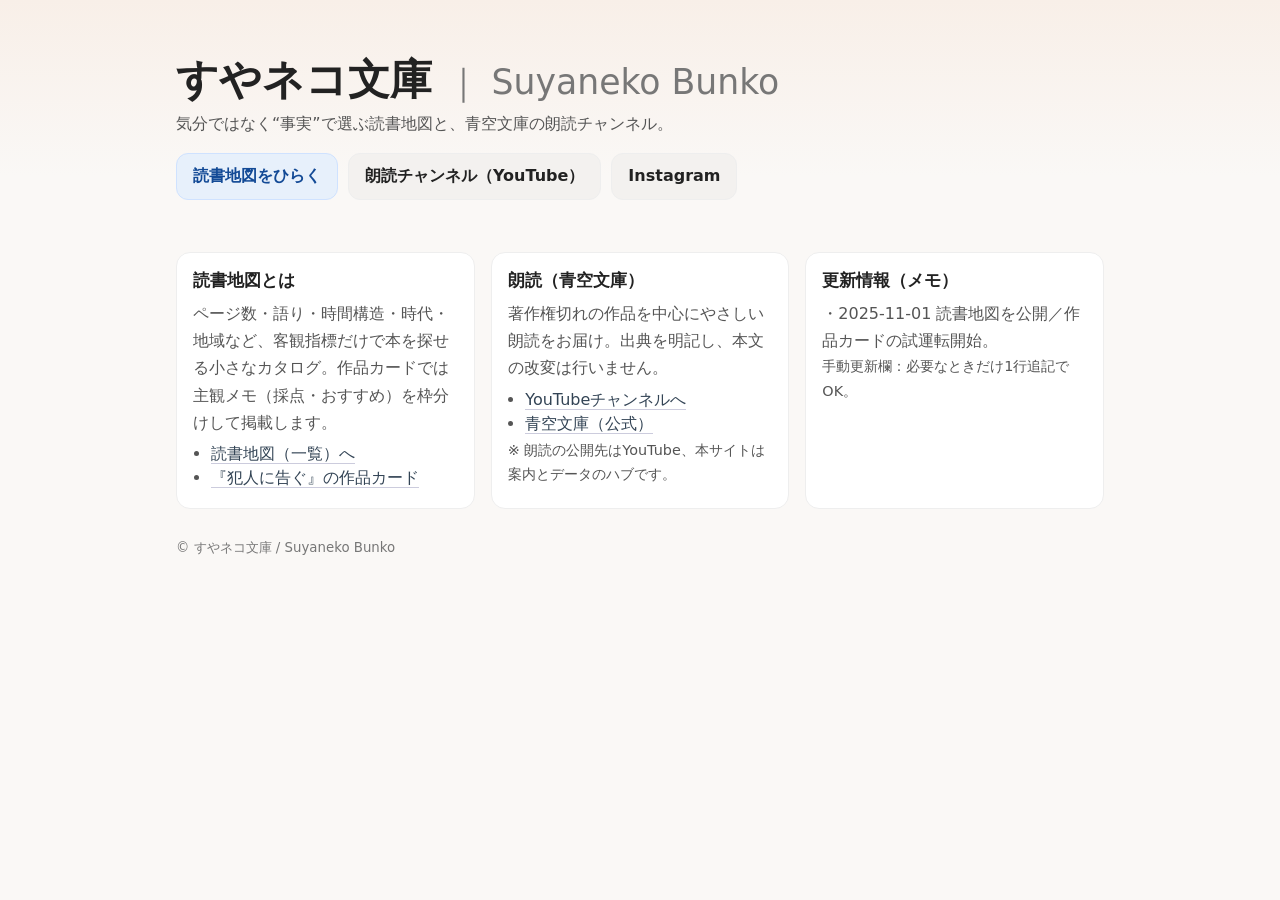
==== index.html @ 803385b0 "Add files via upload" ====
<!doctype html>
<html lang="ja">
<head>
<meta charset="utf-8">
<meta name="viewport" content="width=device-width,initial-scale=1">
<title>すやネコ文庫 ｜ Suyaneko Bunko</title>
<meta name="description" content="気分に頼らず“情報で探す”読書地図と、青空文庫中心の朗読をお届けする小さな文庫。">
<meta property="og:title" content="すやネコ文庫 ｜ Suyaneko Bunko">
<meta property="og:description" content="読書地図（客観指標で探す）と朗読（青空文庫）のハブサイト。">
<meta property="og:type" content="website">
<meta property="og:url" content="https://esortseld.github.io/">
<meta name="theme-color" content="#f8efe8">
<style>
  :root{
    --bg:#faf8f6; --ink:#222; --sub:#555; --line:#eee;
    --card:#fff; --accent:#134a96; --btn:#e7f0fb; --btnline:#cfe2ff;
  }
  *{box-sizing:border-box}
  body{margin:0;font-family:system-ui,-apple-system,Segoe UI,Roboto,"Noto Sans JP",sans-serif;color:var(--ink);background:var(--bg)}
  header{padding:52px 16px;background:linear-gradient(180deg,#f8efe8 0%, transparent 70%)}
  .wrap{max-width:960px;margin:0 auto;padding:0 16px}
  h1{margin:0 0 6px;font-size:clamp(1.7rem,4vw,2.6rem)}
  .tagline{margin:0;color:var(--sub)}
  .hero{margin-top:18px;display:flex;flex-wrap:wrap;gap:10px}
  .btn{
    display:inline-block;padding:12px 16px;border-radius:12px;border:1px solid var(--line);
    background:#f3f1ef;color:var(--ink);text-decoration:none;font-weight:600
  }
  .btn.primary{background:var(--btn);border-color:var(--btnline);color:var(--accent)}
  main{padding:28px 0}
  .grid{display:grid;grid-template-columns:repeat(auto-fit,minmax(260px,1fr));gap:16px}
  .card{background:var(--card);border:1px solid var(--line);border-radius:14px;padding:16px}
  .card h3{margin:0 0 8px;font-size:1.05rem}
  .card p{margin:0;color:var(--sub);line-height:1.7}
  .list{margin:8px 0 0;padding-left:1.1em;color:var(--sub)}
  .list li{margin:.2em 0}
  footer{padding:28px 16px;color:#777}
  a.inline{color:#345;text-decoration:none;border-bottom:1px solid #ccd}
  .note{font-size:.9rem;color:#666;margin-top:8px}
  @media (prefers-color-scheme: dark){
    :root{--bg:#0f0e0e; --ink:#eee; --sub:#aaa; --line:#2a2a2a; --card:#151515; --btn:#152238; --btnline:#2a3f66}
    a.inline{color:#cfe2ff;border-bottom-color:#2a3f66}
    header{background:linear-gradient(180deg,#1a1816 0%, transparent 70%)}
  }
</style>
</head>
<body>
<header>
  <div class="wrap">
    <h1>すやネコ文庫 <small style="font-weight:400;color:#777">｜ Suyaneko Bunko</small></h1>
    <p class="tagline">気分ではなく“事実”で選ぶ読書地図と、青空文庫の朗読チャンネル。</p>
    <div class="hero">
      <!-- 読書地図（既に運用中のURL） -->
      <a class="btn primary" href="https://esortseld.github.io/readmap/">読書地図をひらく</a>
      <!-- 朗読：YouTubeチャンネルURLに差し替え -->
      <a class="btn" href="https://www.youtube.com/@YOUR_CHANNEL" target="_blank" rel="noopener">朗読チャンネル（YouTube）</a>
      <!-- Instagramなど導線があれば -->
      <a class="btn" href="https://www.instagram.com/YOUR_INSTAGRAM" target="_blank" rel="noopener">Instagram</a>
    </div>
  </div>
</header>

<main class="wrap">
  <section class="grid">
    <article class="card">
      <h3>読書地図とは</h3>
      <p>ページ数・語り・時間構造・時代・地域など、客観指標だけで本を探せる小さなカタログ。作品カードでは主観メモ（採点・おすすめ）を枠分けして掲載します。</p>
      <ul class="list">
        <li><a class="inline" href="https://esortseld.github.io/readmap/">読書地図（一覧）へ</a></li>
        <li><a class="inline" href="https://esortseld.github.io/readmap/works/hanin-ni-tsugu.html">『犯人に告ぐ』の作品カード</a></li>
      </ul>
    </article>

    <article class="card">
      <h3>朗読（青空文庫）</h3>
      <p>著作権切れの作品を中心にやさしい朗読をお届け。出典を明記し、本文の改変は行いません。</p>
      <ul class="list">
        <li><a class="inline" href="https://www.youtube.com/@YOUR_CHANNEL" target="_blank" rel="noopener">YouTubeチャンネルへ</a></li>
        <li><a class="inline" href="https://www.aozora.gr.jp/" target="_blank" rel="noopener">青空文庫（公式）</a></li>
      </ul>
      <p class="note">※ 朗読の公開先はYouTube、本サイトは案内とデータのハブです。</p>
    </article>

    <article class="card">
      <h3>更新情報（メモ）</h3>
      <p>・2025-11-01 読書地図を公開／作品カードの試運転開始。</p>
      <p class="note">手動更新欄：必要なときだけ1行追記でOK。</p>
    </article>
  </section>
</main>

<footer>
  <div class="wrap">
    <small>© すやネコ文庫 / Suyaneko Bunko</small>
  </div>
</footer>
</body>
</html>
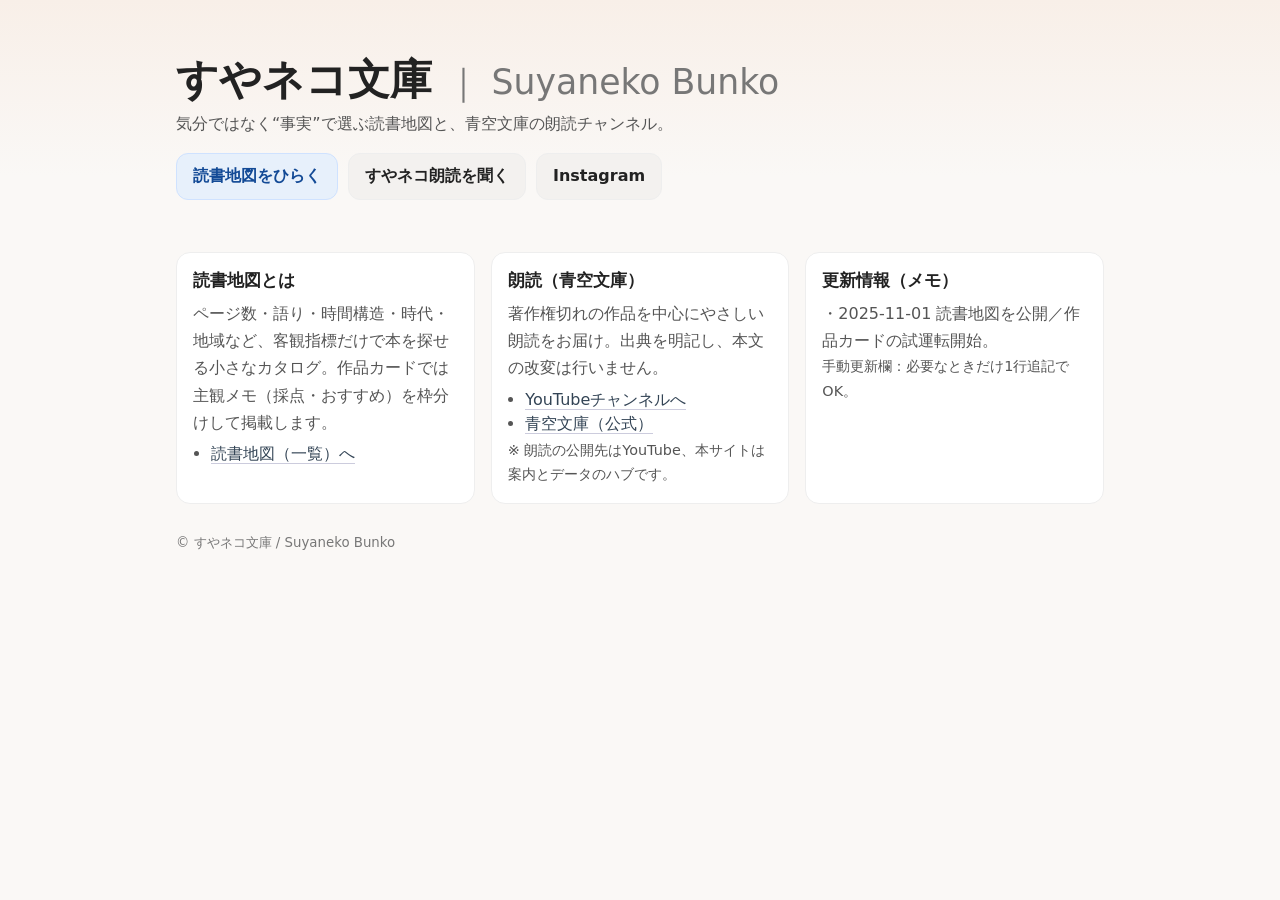
==== commit 1c69d2ce: "Add files via upload" ====
--- a/index.html
+++ b/index.html
@@ -50,11 +50,11 @@
     <h1>すやネコ文庫 <small style="font-weight:400;color:#777">｜ Suyaneko Bunko</small></h1>
     <p class="tagline">気分ではなく“事実”で選ぶ読書地図と、青空文庫の朗読チャンネル。</p>
     <div class="hero">
-      <!-- 読書地図（既に運用中のURL） -->
-      <a class="btn primary" href="https://esortseld.github.io/readmap/">読書地図をひらく</a>
+      <!-- 読書地図（URLは運用中のものに合わせてください） -->
+      <a class="btn primary" href="https://esortseld.github.io/readingmap/">読書地図をひらく</a>
       <!-- 朗読：YouTubeチャンネルURLに差し替え -->
-      <a class="btn" href="https://www.youtube.com/@YOUR_CHANNEL" target="_blank" rel="noopener">朗読チャンネル（YouTube）</a>
-      <!-- Instagramなど導線があれば -->
+      <a class="btn" href="https://www.youtube.com/@YOUR_CHANNEL" target="_blank" rel="noopener">すやネコ朗読を聞く</a>
+      <!-- Instagram -->
       <a class="btn" href="https://www.instagram.com/YOUR_INSTAGRAM" target="_blank" rel="noopener">Instagram</a>
     </div>
   </div>
@@ -66,8 +66,7 @@
       <h3>読書地図とは</h3>
       <p>ページ数・語り・時間構造・時代・地域など、客観指標だけで本を探せる小さなカタログ。作品カードでは主観メモ（採点・おすすめ）を枠分けして掲載します。</p>
       <ul class="list">
-        <li><a class="inline" href="https://esortseld.github.io/readmap/">読書地図（一覧）へ</a></li>
-        <li><a class="inline" href="https://esortseld.github.io/readmap/works/hanin-ni-tsugu.html">『犯人に告ぐ』の作品カード</a></li>
+        <li><a class="inline" href="https://esortseld.github.io/readingmap/">読書地図（一覧）へ</a></li>
       </ul>
     </article>
 
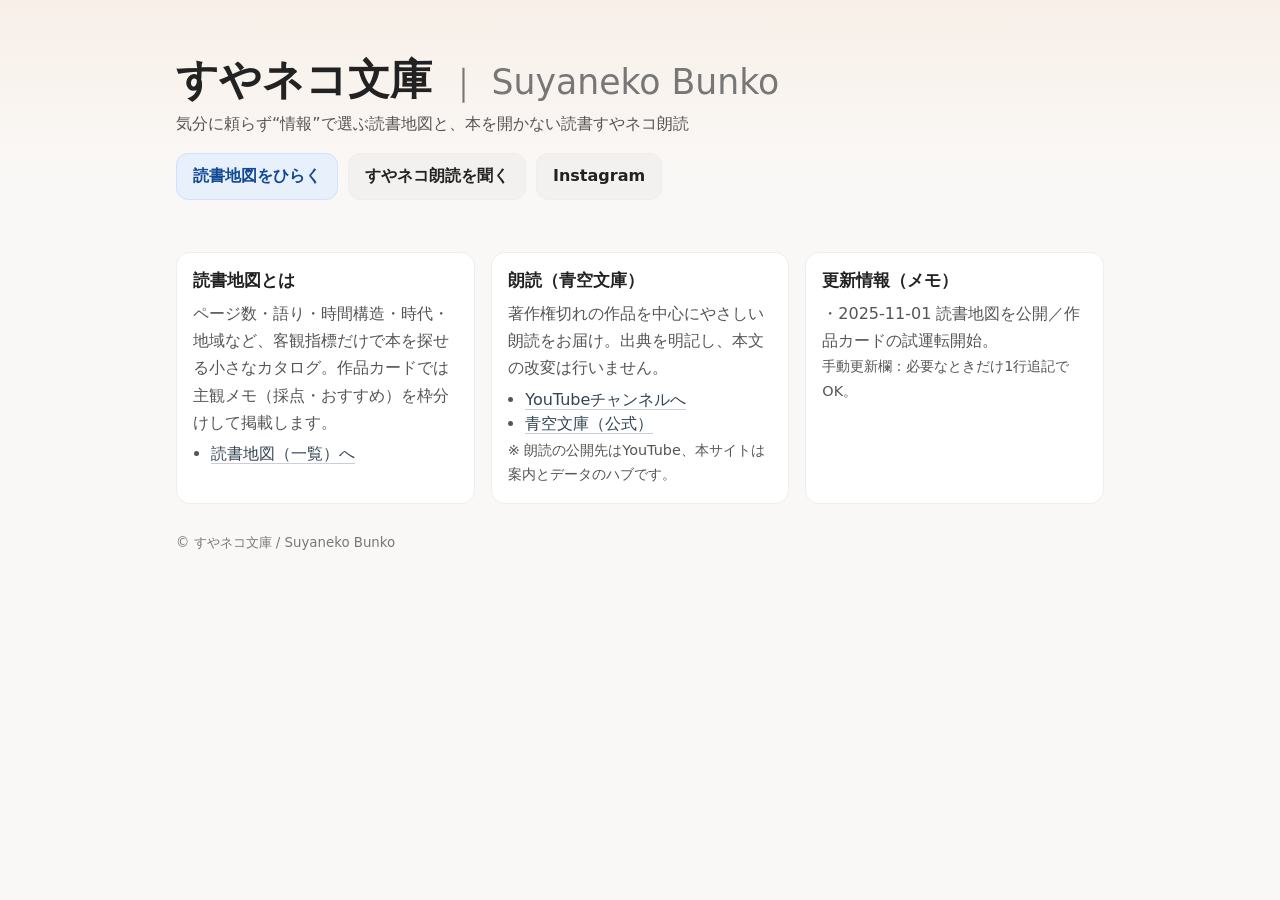
==== commit 0b65fda7: "Add files via upload" ====
--- a/index.html
+++ b/index.html
@@ -4,7 +4,7 @@
 <meta charset="utf-8">
 <meta name="viewport" content="width=device-width,initial-scale=1">
 <title>すやネコ文庫 ｜ Suyaneko Bunko</title>
-<meta name="description" content="気分に頼らず“情報で探す”読書地図と、青空文庫中心の朗読をお届けする小さな文庫。">
+<meta name="description" content="気分に頼らず“情報で探す”読書地図と、本を開かない読書すやネコ朗読をお届けする小さな文庫。">
 <meta property="og:title" content="すやネコ文庫 ｜ Suyaneko Bunko">
 <meta property="og:description" content="読書地図（客観指標で探す）と朗読（青空文庫）のハブサイト。">
 <meta property="og:type" content="website">
@@ -48,7 +48,7 @@
 <header>
   <div class="wrap">
     <h1>すやネコ文庫 <small style="font-weight:400;color:#777">｜ Suyaneko Bunko</small></h1>
-    <p class="tagline">気分ではなく“事実”で選ぶ読書地図と、青空文庫の朗読チャンネル。</p>
+    <p class="tagline">気分に頼らず“情報”で選ぶ読書地図と、本を開かない読書すやネコ朗読</p>
     <div class="hero">
       <!-- 読書地図（URLは運用中のものに合わせてください） -->
       <a class="btn primary" href="https://esortseld.github.io/readingmap/">読書地図をひらく</a>
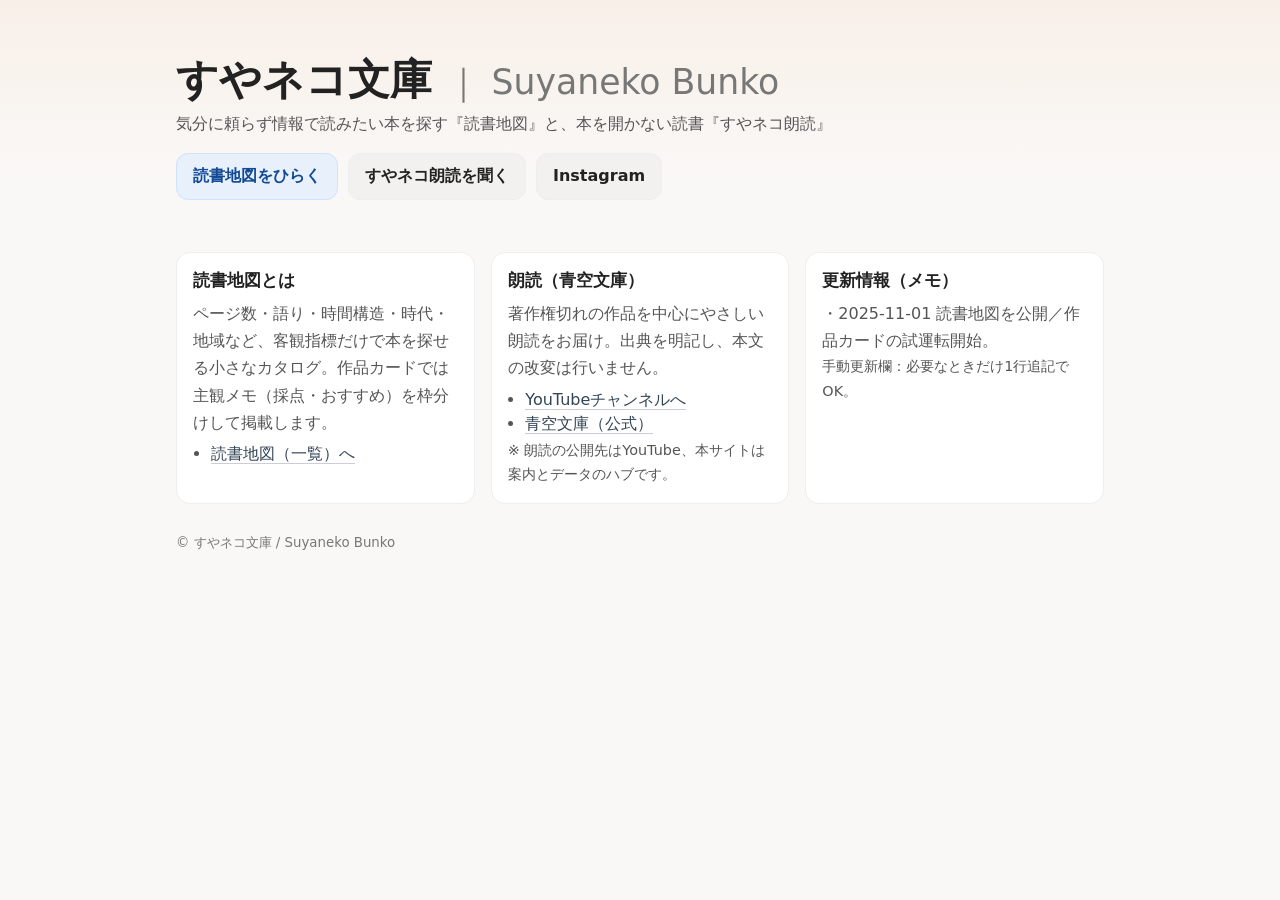
==== commit 5aba8fe7: "Refactor index.html for improved content and structure Updated the HTML structure and content for be" ====
--- a/index.html
+++ b/index.html
@@ -4,7 +4,7 @@
 <meta charset="utf-8">
 <meta name="viewport" content="width=device-width,initial-scale=1">
 <title>すやネコ文庫 ｜ Suyaneko Bunko</title>
-<meta name="description" content="気分に頼らず“情報で探す”読書地図と、本を開かない読書すやネコ朗読をお届けする小さな文庫。">
+<meta name="description" content="気分に頼らず情報で探す『読書地図』と、本を開かない読書『すやネコ朗読』をお届けする小さな文庫。">
 <meta property="og:title" content="すやネコ文庫 ｜ Suyaneko Bunko">
 <meta property="og:description" content="読書地図（客観指標で探す）と朗読（青空文庫）のハブサイト。">
 <meta property="og:type" content="website">
@@ -48,7 +48,7 @@
 <header>
   <div class="wrap">
     <h1>すやネコ文庫 <small style="font-weight:400;color:#777">｜ Suyaneko Bunko</small></h1>
-    <p class="tagline">気分に頼らず“情報”で選ぶ読書地図と、本を開かない読書すやネコ朗読</p>
+    <p class="tagline">気分に頼らず情報で読みたい本を探す『読書地図』と、本を開かない読書『すやネコ朗読』</p>
     <div class="hero">
       <!-- 読書地図（URLは運用中のものに合わせてください） -->
       <a class="btn primary" href="https://esortseld.github.io/readingmap/">読書地図をひらく</a>
@@ -95,3 +95,4 @@
 </footer>
 </body>
 </html>
+
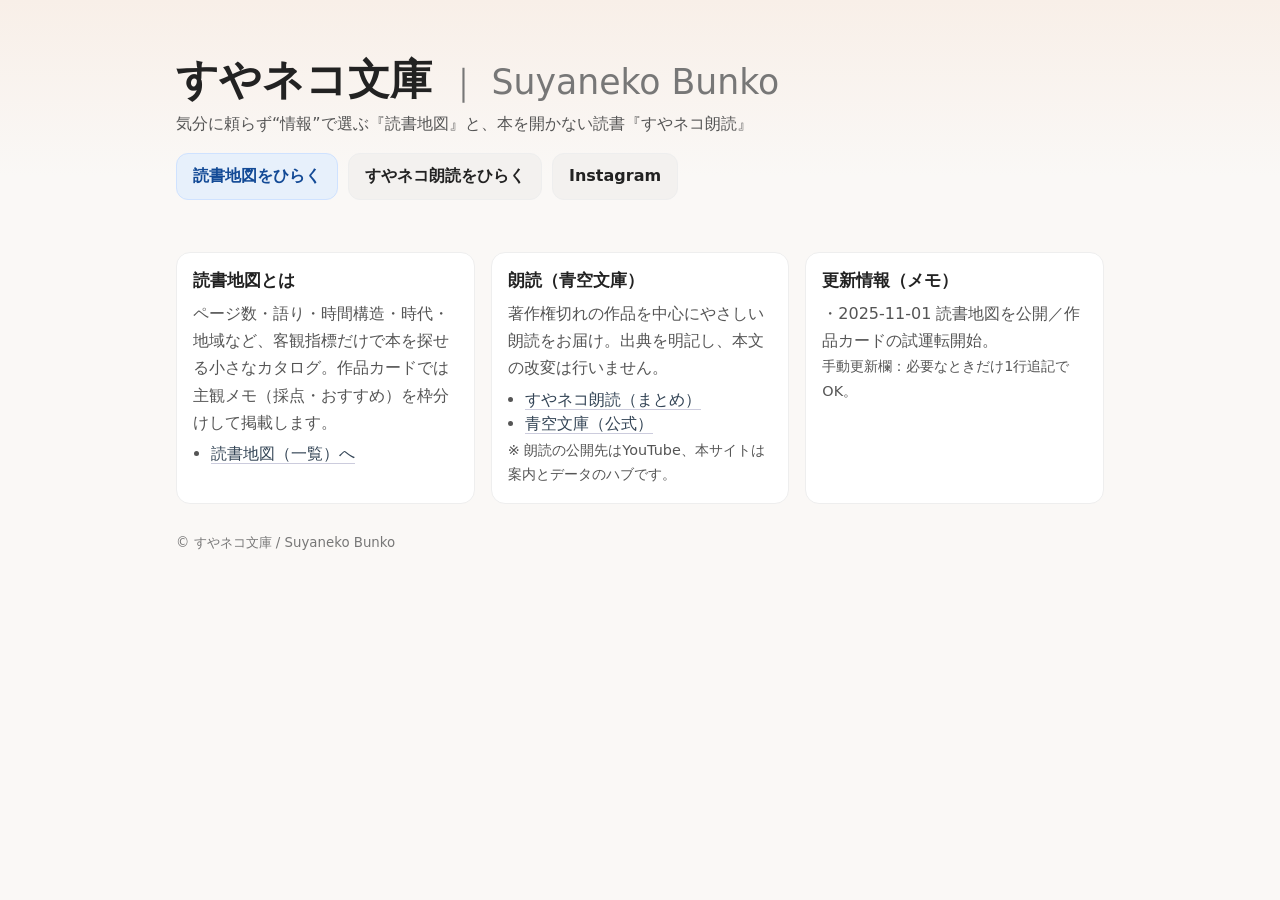
==== commit efc8bccf: "Add files via upload" ====
--- a/index.html
+++ b/index.html
@@ -4,17 +4,13 @@
 <meta charset="utf-8">
 <meta name="viewport" content="width=device-width,initial-scale=1">
 <title>すやネコ文庫 ｜ Suyaneko Bunko</title>
-<meta name="description" content="気分に頼らず情報で探す『読書地図』と、本を開かない読書『すやネコ朗読』をお届けする小さな文庫。">
+<meta name="description" content="気分に頼らず“情報で探す”読書地図と、本を開かない読書すやネコ朗読をお届けする小さな文庫。">
 <meta property="og:title" content="すやネコ文庫 ｜ Suyaneko Bunko">
 <meta property="og:description" content="読書地図（客観指標で探す）と朗読（青空文庫）のハブサイト。">
 <meta property="og:type" content="website">
-<meta property="og:url" content="https://esortseld.github.io/">
 <meta name="theme-color" content="#f8efe8">
 <style>
-  :root{
-    --bg:#faf8f6; --ink:#222; --sub:#555; --line:#eee;
-    --card:#fff; --accent:#134a96; --btn:#e7f0fb; --btnline:#cfe2ff;
-  }
+  :root{--bg:#faf8f6; --ink:#222; --sub:#555; --line:#eee; --card:#fff; --accent:#134a96; --btn:#e7f0fb; --btnline:#cfe2ff}
   *{box-sizing:border-box}
   body{margin:0;font-family:system-ui,-apple-system,Segoe UI,Roboto,"Noto Sans JP",sans-serif;color:var(--ink);background:var(--bg)}
   header{padding:52px 16px;background:linear-gradient(180deg,#f8efe8 0%, transparent 70%)}
@@ -22,10 +18,7 @@
   h1{margin:0 0 6px;font-size:clamp(1.7rem,4vw,2.6rem)}
   .tagline{margin:0;color:var(--sub)}
   .hero{margin-top:18px;display:flex;flex-wrap:wrap;gap:10px}
-  .btn{
-    display:inline-block;padding:12px 16px;border-radius:12px;border:1px solid var(--line);
-    background:#f3f1ef;color:var(--ink);text-decoration:none;font-weight:600
-  }
+  .btn{display:inline-block;padding:12px 16px;border-radius:12px;border:1px solid var(--line);background:#f3f1ef;color:var(--ink);text-decoration:none;font-weight:600}
   .btn.primary{background:var(--btn);border-color:var(--btnline);color:var(--accent)}
   main{padding:28px 0}
   .grid{display:grid;grid-template-columns:repeat(auto-fit,minmax(260px,1fr));gap:16px}
@@ -48,13 +41,10 @@
 <header>
   <div class="wrap">
     <h1>すやネコ文庫 <small style="font-weight:400;color:#777">｜ Suyaneko Bunko</small></h1>
-    <p class="tagline">気分に頼らず情報で読みたい本を探す『読書地図』と、本を開かない読書『すやネコ朗読』</p>
+    <p class="tagline">気分に頼らず“情報”で選ぶ『読書地図』と、本を開かない読書『すやネコ朗読』</p>
     <div class="hero">
-      <!-- 読書地図（URLは運用中のものに合わせてください） -->
       <a class="btn primary" href="https://esortseld.github.io/readingmap/">読書地図をひらく</a>
-      <!-- 朗読：YouTubeチャンネルURLに差し替え -->
-      <a class="btn" href="https://www.youtube.com/@YOUR_CHANNEL" target="_blank" rel="noopener">すやネコ朗読を聞く</a>
-      <!-- Instagram -->
+      <a class="btn" href="./roudoku/index.html">すやネコ朗読をひらく</a>
       <a class="btn" href="https://www.instagram.com/YOUR_INSTAGRAM" target="_blank" rel="noopener">Instagram</a>
     </div>
   </div>
@@ -74,7 +64,7 @@
       <h3>朗読（青空文庫）</h3>
       <p>著作権切れの作品を中心にやさしい朗読をお届け。出典を明記し、本文の改変は行いません。</p>
       <ul class="list">
-        <li><a class="inline" href="https://www.youtube.com/@YOUR_CHANNEL" target="_blank" rel="noopener">YouTubeチャンネルへ</a></li>
+        <li><a class="inline" href="./roudoku/index.html">すやネコ朗読（まとめ）</a></li>
         <li><a class="inline" href="https://www.aozora.gr.jp/" target="_blank" rel="noopener">青空文庫（公式）</a></li>
       </ul>
       <p class="note">※ 朗読の公開先はYouTube、本サイトは案内とデータのハブです。</p>
@@ -89,10 +79,7 @@
 </main>
 
 <footer>
-  <div class="wrap">
-    <small>© すやネコ文庫 / Suyaneko Bunko</small>
-  </div>
+  <div class="wrap"><small>© すやネコ文庫 / Suyaneko Bunko</small></div>
 </footer>
 </body>
 </html>
-
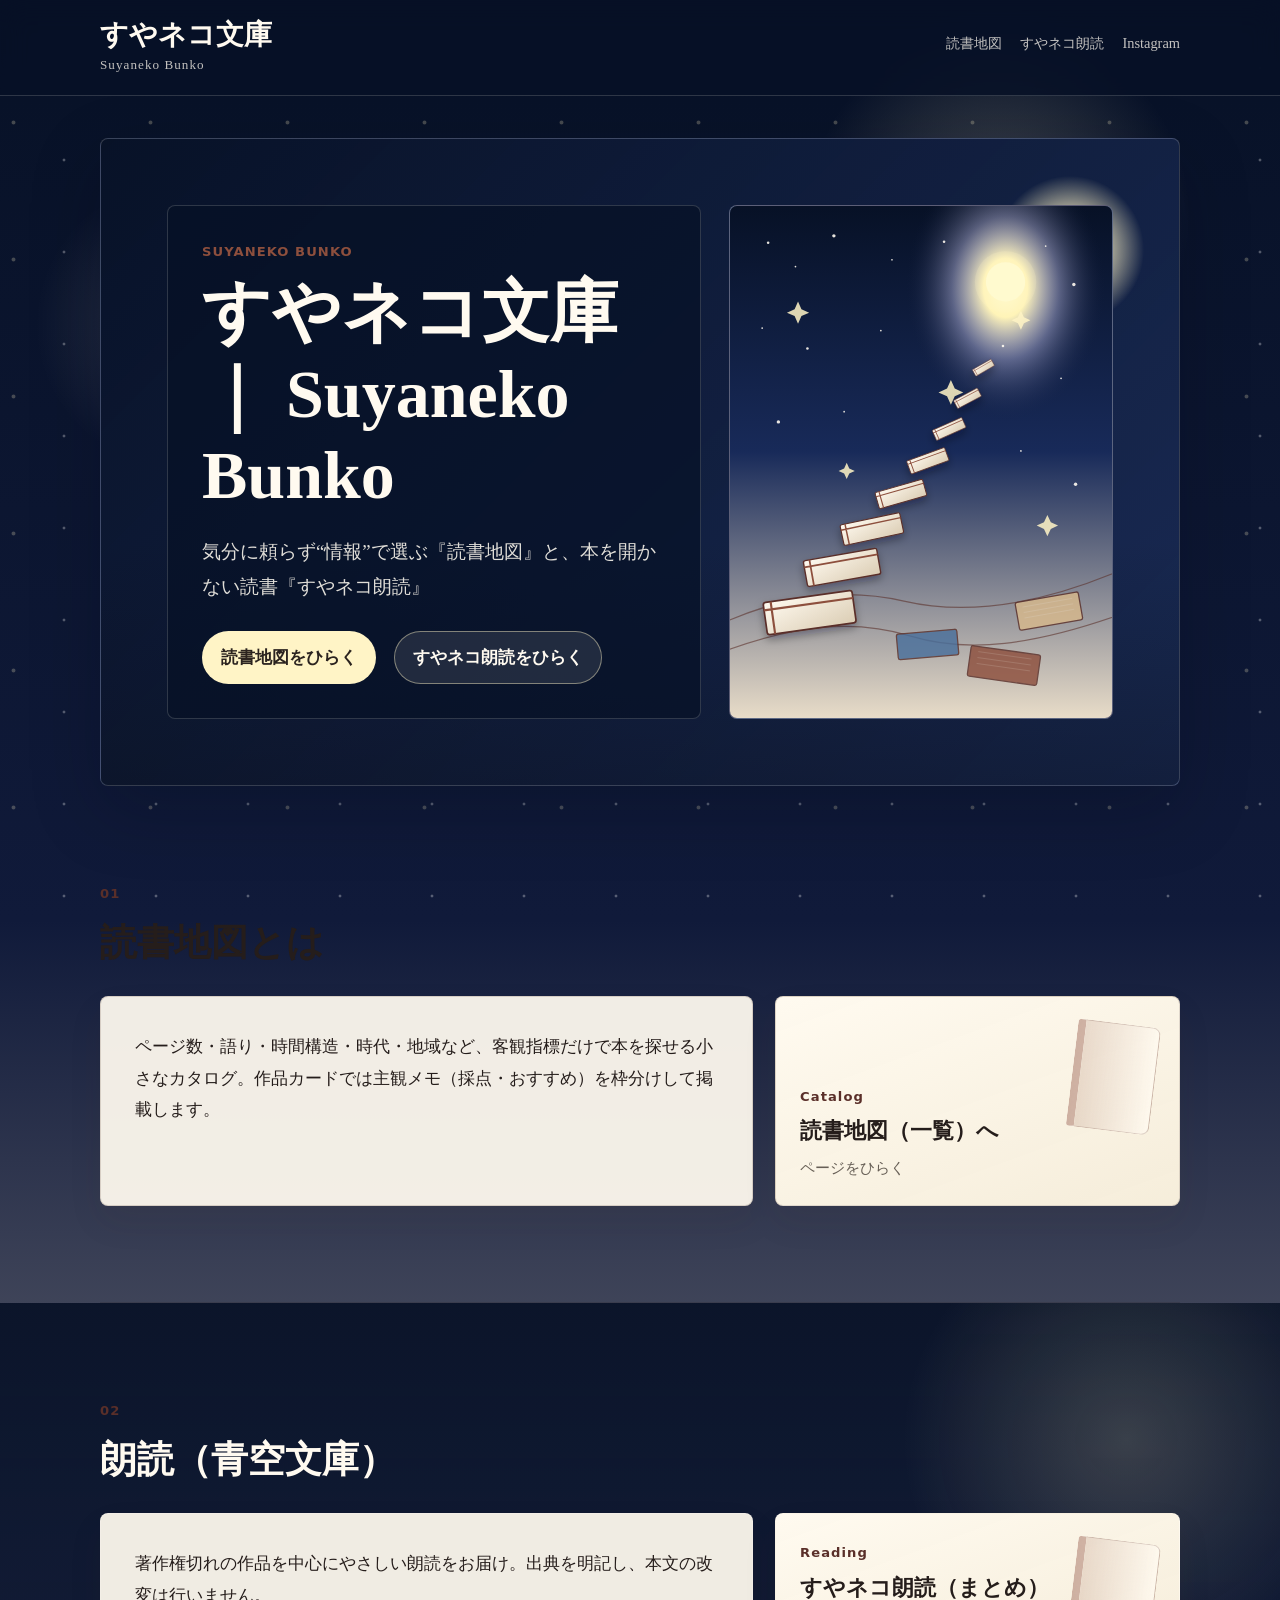
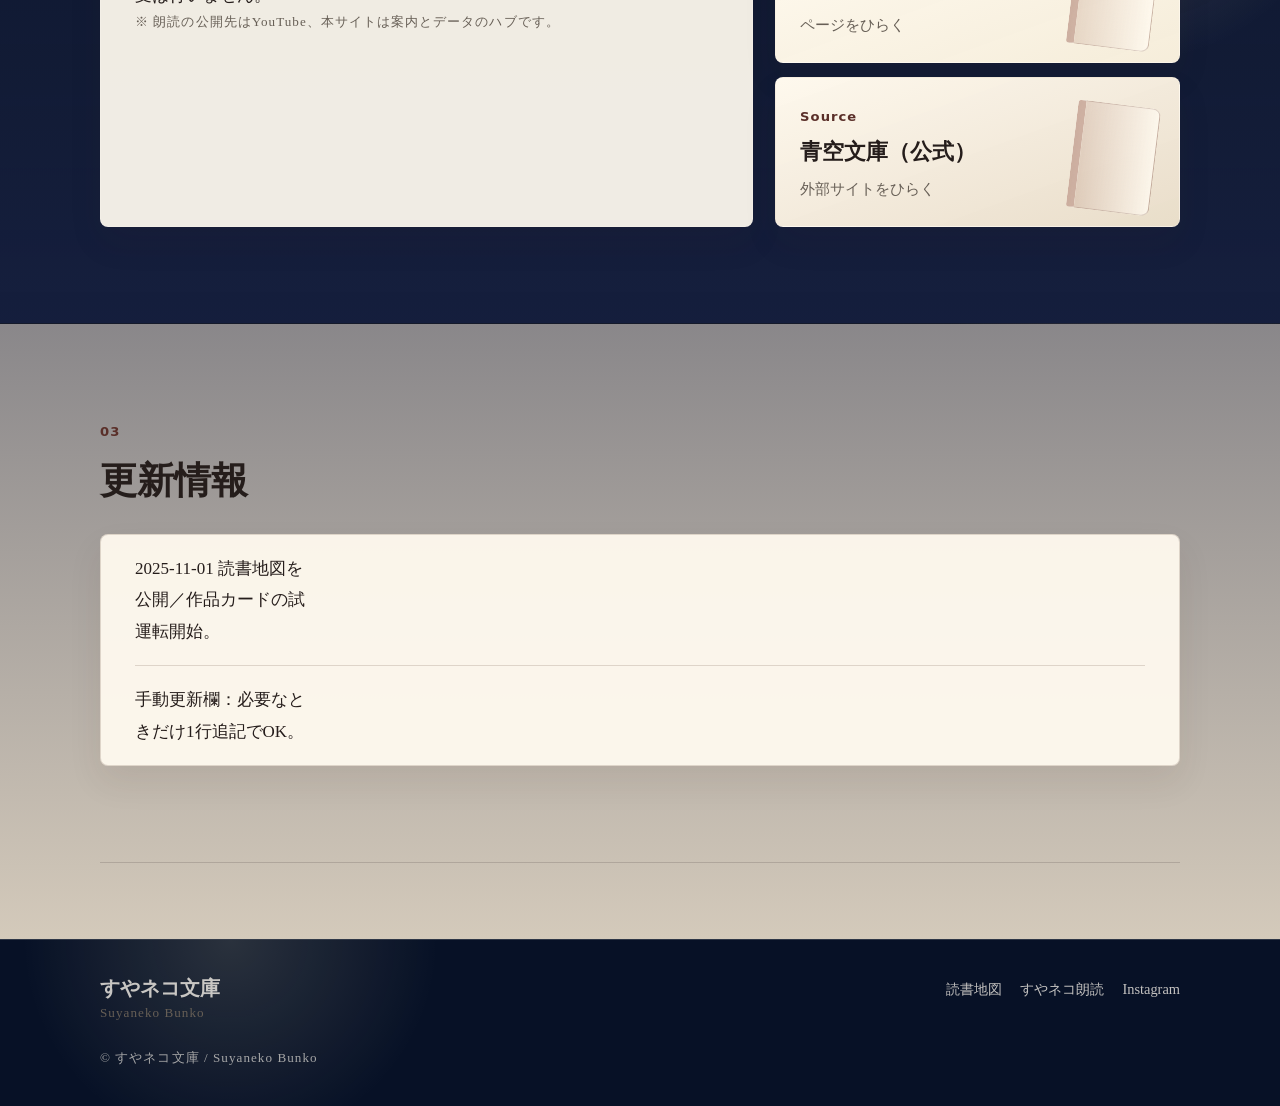
==== commit 379f850c: "Refresh Suyaneko Bunko landing page" ====
--- a/index.html
+++ b/index.html
@@ -1,85 +1,121 @@
-<!doctype html>
-<html lang="ja">
-<head>
-<meta charset="utf-8">
-<meta name="viewport" content="width=device-width,initial-scale=1">
-<title>すやネコ文庫 ｜ Suyaneko Bunko</title>
-<meta name="description" content="気分に頼らず“情報で探す”読書地図と、本を開かない読書すやネコ朗読をお届けする小さな文庫。">
-<meta property="og:title" content="すやネコ文庫 ｜ Suyaneko Bunko">
-<meta property="og:description" content="読書地図（客観指標で探す）と朗読（青空文庫）のハブサイト。">
-<meta property="og:type" content="website">
-<meta name="theme-color" content="#f8efe8">
-<style>
-  :root{--bg:#faf8f6; --ink:#222; --sub:#555; --line:#eee; --card:#fff; --accent:#134a96; --btn:#e7f0fb; --btnline:#cfe2ff}
-  *{box-sizing:border-box}
-  body{margin:0;font-family:system-ui,-apple-system,Segoe UI,Roboto,"Noto Sans JP",sans-serif;color:var(--ink);background:var(--bg)}
-  header{padding:52px 16px;background:linear-gradient(180deg,#f8efe8 0%, transparent 70%)}
-  .wrap{max-width:960px;margin:0 auto;padding:0 16px}
-  h1{margin:0 0 6px;font-size:clamp(1.7rem,4vw,2.6rem)}
-  .tagline{margin:0;color:var(--sub)}
-  .hero{margin-top:18px;display:flex;flex-wrap:wrap;gap:10px}
-  .btn{display:inline-block;padding:12px 16px;border-radius:12px;border:1px solid var(--line);background:#f3f1ef;color:var(--ink);text-decoration:none;font-weight:600}
-  .btn.primary{background:var(--btn);border-color:var(--btnline);color:var(--accent)}
-  main{padding:28px 0}
-  .grid{display:grid;grid-template-columns:repeat(auto-fit,minmax(260px,1fr));gap:16px}
-  .card{background:var(--card);border:1px solid var(--line);border-radius:14px;padding:16px}
-  .card h3{margin:0 0 8px;font-size:1.05rem}
-  .card p{margin:0;color:var(--sub);line-height:1.7}
-  .list{margin:8px 0 0;padding-left:1.1em;color:var(--sub)}
-  .list li{margin:.2em 0}
-  footer{padding:28px 16px;color:#777}
-  a.inline{color:#345;text-decoration:none;border-bottom:1px solid #ccd}
-  .note{font-size:.9rem;color:#666;margin-top:8px}
-  @media (prefers-color-scheme: dark){
-    :root{--bg:#0f0e0e; --ink:#eee; --sub:#aaa; --line:#2a2a2a; --card:#151515; --btn:#152238; --btnline:#2a3f66}
-    a.inline{color:#cfe2ff;border-bottom-color:#2a3f66}
-    header{background:linear-gradient(180deg,#1a1816 0%, transparent 70%)}
-  }
-</style>
-</head>
-<body>
-<header>
-  <div class="wrap">
-    <h1>すやネコ文庫 <small style="font-weight:400;color:#777">｜ Suyaneko Bunko</small></h1>
-    <p class="tagline">気分に頼らず“情報”で選ぶ『読書地図』と、本を開かない読書『すやネコ朗読』</p>
-    <div class="hero">
-      <a class="btn primary" href="https://esortseld.github.io/readingmap/">読書地図をひらく</a>
-      <a class="btn" href="./roudoku/index.html">すやネコ朗読をひらく</a>
-      <a class="btn" href="https://www.instagram.com/YOUR_INSTAGRAM" target="_blank" rel="noopener">Instagram</a>
-    </div>
-  </div>
-</header>
-
-<main class="wrap">
-  <section class="grid">
-    <article class="card">
-      <h3>読書地図とは</h3>
-      <p>ページ数・語り・時間構造・時代・地域など、客観指標だけで本を探せる小さなカタログ。作品カードでは主観メモ（採点・おすすめ）を枠分けして掲載します。</p>
-      <ul class="list">
-        <li><a class="inline" href="https://esortseld.github.io/readingmap/">読書地図（一覧）へ</a></li>
-      </ul>
-    </article>
-
-    <article class="card">
-      <h3>朗読（青空文庫）</h3>
-      <p>著作権切れの作品を中心にやさしい朗読をお届け。出典を明記し、本文の改変は行いません。</p>
-      <ul class="list">
-        <li><a class="inline" href="./roudoku/index.html">すやネコ朗読（まとめ）</a></li>
-        <li><a class="inline" href="https://www.aozora.gr.jp/" target="_blank" rel="noopener">青空文庫（公式）</a></li>
-      </ul>
-      <p class="note">※ 朗読の公開先はYouTube、本サイトは案内とデータのハブです。</p>
-    </article>
-
-    <article class="card">
-      <h3>更新情報（メモ）</h3>
-      <p>・2025-11-01 読書地図を公開／作品カードの試運転開始。</p>
-      <p class="note">手動更新欄：必要なときだけ1行追記でOK。</p>
-    </article>
-  </section>
-</main>
-
-<footer>
-  <div class="wrap"><small>© すやネコ文庫 / Suyaneko Bunko</small></div>
-</footer>
-</body>
-</html>
+<!doctype html>
+<html lang="ja">
+<head>
+  <meta charset="utf-8">
+  <meta name="viewport" content="width=device-width, initial-scale=1">
+  <title>すやネコ文庫 ｜ Suyaneko Bunko</title>
+  <meta name="description" content="気分に頼らず“情報で探す”読書地図と、本を開かない読書すやネコ朗読をお届けする小さな文庫。">
+  <meta property="og:title" content="すやネコ文庫 ｜ Suyaneko Bunko">
+  <meta property="og:description" content="読書地図（客観指標で探す）と朗読（青空文庫）のハブサイト。">
+  <meta property="og:type" content="website">
+  <meta property="og:image" content="assets/hero-books-moon.svg">
+  <meta name="theme-color" content="#101a3a">
+  <link rel="stylesheet" href="style.css">
+</head>
+<body>
+  <header class="site-header">
+    <div class="header-inner">
+      <a class="brand" href="#top" aria-label="すやネコ文庫の先頭へ">
+        <span class="brand-name">すやネコ文庫</span>
+        <span class="brand-note">Suyaneko Bunko</span>
+      </a>
+
+      <nav class="site-nav" aria-label="主要ナビゲーション">
+        <a href="#reading-map">読書地図</a>
+        <a href="#reading-aloud">すやネコ朗読</a>
+        <a href="https://www.instagram.com/YOUR_INSTAGRAM" target="_blank" rel="noopener">Instagram</a>
+      </nav>
+    </div>
+  </header>
+
+  <main id="top">
+    <section class="hero" aria-labelledby="hero-title">
+      <div class="hero-copy">
+        <p class="section-kicker">Suyaneko Bunko</p>
+        <h1 id="hero-title">すやネコ文庫 ｜ Suyaneko Bunko</h1>
+        <p class="hero-lead">気分に頼らず“情報”で選ぶ『読書地図』と、本を開かない読書『すやネコ朗読』</p>
+        <div class="hero-actions" aria-label="主要リンク">
+          <a class="button button-primary" href="https://esortseld.github.io/readingmap/">読書地図をひらく</a>
+          <a class="button" href="./roudoku/index.html">すやネコ朗読をひらく</a>
+        </div>
+      </div>
+
+      <figure class="hero-visual">
+        <img src="assets/hero-books-moon.svg" alt="夜空へ伸びる本の階段">
+      </figure>
+    </section>
+
+    <section class="section-block split-block" id="reading-map" aria-labelledby="reading-map-title">
+      <div class="section-heading">
+        <p class="section-kicker">01</p>
+        <h2 id="reading-map-title">読書地図とは</h2>
+      </div>
+      <div class="split-content">
+        <div class="section-copy">
+          <p>ページ数・語り・時間構造・時代・地域など、客観指標だけで本を探せる小さなカタログ。作品カードでは主観メモ（採点・おすすめ）を枠分けして掲載します。</p>
+        </div>
+        <a class="feature-card book-card" href="https://esortseld.github.io/readingmap/">
+          <span class="card-label">Catalog</span>
+          <strong>読書地図（一覧）へ</strong>
+          <span>ページをひらく</span>
+        </a>
+      </div>
+    </section>
+
+    <section class="section-block split-block night-block" id="reading-aloud" aria-labelledby="reading-aloud-title">
+      <div class="section-heading">
+        <p class="section-kicker">02</p>
+        <h2 id="reading-aloud-title">朗読（青空文庫）</h2>
+      </div>
+      <div class="split-content">
+        <div class="section-copy">
+          <p>著作権切れの作品を中心にやさしい朗読をお届け。出典を明記し、本文の改変は行いません。</p>
+          <p class="note">※ 朗読の公開先はYouTube、本サイトは案内とデータのハブです。</p>
+        </div>
+        <div class="link-stack" aria-label="朗読リンク">
+          <a class="feature-card" href="./roudoku/index.html">
+            <span class="card-label">Reading</span>
+            <strong>すやネコ朗読（まとめ）</strong>
+            <span>ページをひらく</span>
+          </a>
+          <a class="feature-card quiet-card" href="https://www.aozora.gr.jp/" target="_blank" rel="noopener">
+            <span class="card-label">Source</span>
+            <strong>青空文庫（公式）</strong>
+            <span>外部サイトをひらく</span>
+          </a>
+        </div>
+      </div>
+    </section>
+
+    <section class="section-block" id="updates" aria-labelledby="updates-title">
+      <div class="section-heading">
+        <p class="section-kicker">03</p>
+        <h2 id="updates-title">更新情報</h2>
+      </div>
+      <div class="news-list">
+        <article class="news-item">
+          <p>2025-11-01 読書地図を公開／作品カードの試運転開始。</p>
+        </article>
+        <article class="news-item">
+          <p>手動更新欄：必要なときだけ1行追記でOK。</p>
+        </article>
+      </div>
+    </section>
+  </main>
+
+  <footer class="site-footer">
+    <div class="footer-inner">
+      <a class="brand footer-brand" href="#top" aria-label="すやネコ文庫の先頭へ">
+        <span class="brand-name">すやネコ文庫</span>
+        <span class="brand-note">Suyaneko Bunko</span>
+      </a>
+      <nav class="footer-nav" aria-label="フッターナビゲーション">
+        <a href="#reading-map">読書地図</a>
+        <a href="#reading-aloud">すやネコ朗読</a>
+        <a href="https://www.instagram.com/YOUR_INSTAGRAM" target="_blank" rel="noopener">Instagram</a>
+      </nav>
+      <p class="copyright">© すやネコ文庫 / Suyaneko Bunko</p>
+    </div>
+  </footer>
+</body>
+</html>
--- a/style.css
+++ b/style.css
@@ -0,0 +1,529 @@
+:root {
+  --night: #101a3a;
+  --deep-night: #071126;
+  --blue: #1d315f;
+  --moon: #fff4c6;
+  --paper: #fffaf0;
+  --paper-soft: #f5ecd9;
+  --book: #8d4f3d;
+  --book-dark: #5a2f29;
+  --ink: #251d1b;
+  --muted: #675f56;
+  --line: rgba(104, 82, 67, 0.2);
+  --shadow: rgba(3, 8, 24, 0.22);
+}
+
+* {
+  box-sizing: border-box;
+}
+
+html {
+  scroll-behavior: smooth;
+}
+
+body {
+  margin: 0;
+  color: var(--ink);
+  background:
+    radial-gradient(circle at 78% 8%, rgba(255, 244, 198, 0.24), transparent 12rem),
+    radial-gradient(circle at 14% 12%, rgba(255, 250, 240, 0.14), transparent 9rem),
+    linear-gradient(180deg, var(--deep-night) 0%, var(--night) 34%, #e8dcc8 100%);
+  font-family: "Hiragino Mincho ProN", "Yu Mincho", "YuMincho", "Noto Serif JP", serif;
+  font-size: 16px;
+  line-height: 1.85;
+}
+
+body::before {
+  content: "";
+  position: fixed;
+  inset: 0;
+  z-index: -1;
+  pointer-events: none;
+  background-image:
+    radial-gradient(circle, rgba(255, 255, 255, 0.88) 0 1px, transparent 1.8px),
+    radial-gradient(circle, rgba(255, 244, 198, 0.72) 0 1.4px, transparent 2.4px);
+  background-position: 18px 22px, 82px 54px;
+  background-size: 92px 92px, 137px 137px;
+  opacity: 0.34;
+}
+
+a {
+  color: inherit;
+}
+
+a:focus-visible {
+  outline: 2px solid var(--moon);
+  outline-offset: 4px;
+}
+
+.site-header {
+  position: sticky;
+  top: 0;
+  z-index: 10;
+  border-bottom: 1px solid rgba(255, 250, 240, 0.16);
+  background: rgba(7, 17, 38, 0.82);
+  backdrop-filter: blur(14px);
+}
+
+.header-inner,
+main,
+.footer-inner {
+  width: min(1080px, calc(100% - 36px));
+  margin: 0 auto;
+}
+
+.header-inner {
+  display: grid;
+  gap: 18px;
+  padding: 18px 0;
+}
+
+.brand {
+  display: inline-grid;
+  gap: 1px;
+  width: fit-content;
+  color: var(--paper);
+  text-decoration: none;
+}
+
+.brand-name {
+  font-size: clamp(1.25rem, 5vw, 1.75rem);
+  font-weight: 700;
+  letter-spacing: 0;
+  line-height: 1.2;
+}
+
+.brand-note,
+.section-kicker,
+.card-label,
+.note,
+.copyright,
+.news-item time,
+.news-item span {
+  color: var(--muted);
+  font-size: 0.82rem;
+  letter-spacing: 0.08em;
+}
+
+.site-header .brand-note,
+.site-header .site-nav,
+.footer-inner,
+.site-footer a {
+  color: rgba(255, 250, 240, 0.76);
+}
+
+.site-nav,
+.footer-nav,
+.hero-actions {
+  display: flex;
+  flex-wrap: wrap;
+  gap: 10px 18px;
+  align-items: center;
+}
+
+.site-nav a,
+.footer-nav a {
+  min-height: 34px;
+  color: inherit;
+  font-size: 0.9rem;
+  text-decoration: none;
+}
+
+main {
+  padding: 42px 0 76px;
+}
+
+.hero {
+  position: relative;
+  display: grid;
+  gap: 28px;
+  overflow: hidden;
+  min-height: 560px;
+  padding: clamp(26px, 6vw, 66px);
+  border: 1px solid rgba(255, 250, 240, 0.18);
+  border-radius: 8px;
+  background:
+    linear-gradient(135deg, rgba(7, 17, 38, 0.94), rgba(29, 49, 95, 0.72)),
+    var(--night);
+  box-shadow: 0 24px 70px var(--shadow);
+}
+
+.hero::before,
+.hero::after {
+  content: "";
+  position: absolute;
+  pointer-events: none;
+}
+
+.hero::before {
+  top: 36px;
+  right: 34px;
+  width: clamp(76px, 18vw, 150px);
+  aspect-ratio: 1;
+  border-radius: 50%;
+  background: radial-gradient(circle, #fffbd7 0 28%, rgba(255, 244, 198, 0.64) 38%, transparent 70%);
+  filter: blur(0.2px);
+}
+
+.hero::after {
+  inset: auto 0 0;
+  height: 38%;
+  background: linear-gradient(180deg, transparent, rgba(9, 12, 22, 0.38));
+}
+
+.hero-copy {
+  position: relative;
+  z-index: 2;
+  display: grid;
+  align-content: center;
+  max-width: 620px;
+  padding: clamp(22px, 4vw, 34px);
+  border: 1px solid rgba(255, 250, 240, 0.16);
+  border-radius: 8px;
+  background: rgba(7, 17, 38, 0.68);
+  color: var(--paper);
+}
+
+.section-kicker {
+  margin: 0 0 8px;
+  color: var(--book);
+  font-family: system-ui, -apple-system, BlinkMacSystemFont, "Hiragino Sans", "Yu Gothic", Meiryo, sans-serif;
+  font-weight: 700;
+  text-transform: uppercase;
+}
+
+h1,
+h2,
+h3,
+p {
+  overflow-wrap: anywhere;
+}
+
+h1 {
+  margin: 0;
+  color: var(--paper);
+  font-size: clamp(2rem, 8vw, 4.25rem);
+  font-weight: 700;
+  line-height: 1.2;
+  letter-spacing: 0;
+}
+
+.hero-lead {
+  max-width: 34em;
+  margin: 18px 0 0;
+  color: rgba(255, 250, 240, 0.88);
+  font-size: clamp(1rem, 3vw, 1.18rem);
+}
+
+.hero-actions {
+  margin-top: 26px;
+}
+
+.button {
+  display: inline-flex;
+  align-items: center;
+  justify-content: center;
+  min-height: 46px;
+  padding: 10px 18px;
+  border: 1px solid rgba(255, 244, 198, 0.44);
+  border-radius: 999px;
+  background: rgba(255, 250, 240, 0.1);
+  color: var(--paper);
+  font-family: system-ui, -apple-system, BlinkMacSystemFont, "Hiragino Sans", "Yu Gothic", Meiryo, sans-serif;
+  font-weight: 700;
+  text-decoration: none;
+}
+
+.button-primary {
+  background: var(--moon);
+  color: #2b231f;
+}
+
+.hero-visual {
+  position: relative;
+  z-index: 1;
+  min-height: 320px;
+  margin: 0;
+  overflow: hidden;
+  border: 1px solid rgba(255, 250, 240, 0.18);
+  border-radius: 8px;
+  background:
+    linear-gradient(145deg, rgba(255, 244, 198, 0.12), rgba(141, 79, 61, 0.24)),
+    var(--blue);
+}
+
+.hero-visual img {
+  display: block;
+  width: 100%;
+  height: 100%;
+  min-height: 320px;
+  object-fit: cover;
+  object-position: 50% 48%;
+}
+
+.section-block {
+  position: relative;
+  padding: clamp(56px, 9vw, 96px) 0;
+  border-bottom: 1px solid rgba(37, 29, 27, 0.16);
+}
+
+.section-heading {
+  display: grid;
+  gap: 4px;
+  margin-bottom: 28px;
+}
+
+.section-block .section-kicker {
+  color: var(--book-dark);
+}
+
+h2 {
+  margin: 0;
+  color: var(--paper);
+  font-size: clamp(1.55rem, 4vw, 2.3rem);
+  font-weight: 700;
+  line-height: 1.35;
+  letter-spacing: 0;
+}
+
+.section-block:not(.night-block) h2,
+.section-block:not(.night-block) .section-copy,
+.section-block:not(.night-block) .news-list {
+  color: var(--ink);
+}
+
+.split-content {
+  display: grid;
+  gap: 22px;
+}
+
+.section-copy,
+.news-list {
+  padding: clamp(22px, 5vw, 34px);
+  border: 1px solid var(--line);
+  border-radius: 8px;
+  background: rgba(255, 250, 240, 0.94);
+  box-shadow: 0 16px 34px rgba(69, 43, 28, 0.08);
+}
+
+.section-copy p {
+  max-width: 43em;
+  margin: 0;
+}
+
+.note {
+  margin-top: 16px;
+  color: var(--muted);
+  line-height: 1.7;
+}
+
+.feature-card {
+  position: relative;
+  display: grid;
+  align-content: end;
+  gap: 8px;
+  min-height: 210px;
+  padding: 24px;
+  overflow: hidden;
+  border: 1px solid var(--line);
+  border-radius: 8px;
+  background:
+    linear-gradient(160deg, rgba(255, 250, 240, 0.96), rgba(245, 236, 217, 0.94)),
+    var(--paper);
+  color: var(--ink);
+  text-decoration: none;
+  box-shadow: 0 16px 34px rgba(69, 43, 28, 0.08);
+}
+
+.feature-card::before {
+  content: "";
+  position: absolute;
+  top: 26px;
+  right: 24px;
+  width: 74px;
+  height: 106px;
+  border: 1px solid rgba(90, 47, 41, 0.2);
+  border-left: 8px solid rgba(141, 79, 61, 0.42);
+  border-radius: 4px 8px 8px 4px;
+  background: linear-gradient(90deg, rgba(141, 79, 61, 0.16), rgba(255, 250, 240, 0.82));
+  transform: rotate(7deg);
+}
+
+.feature-card strong {
+  position: relative;
+  font-size: clamp(1.15rem, 3vw, 1.35rem);
+  line-height: 1.35;
+}
+
+.feature-card span {
+  position: relative;
+}
+
+.feature-card span:last-child {
+  color: var(--muted);
+  font-family: system-ui, -apple-system, BlinkMacSystemFont, "Hiragino Sans", "Yu Gothic", Meiryo, sans-serif;
+  font-size: 0.92rem;
+}
+
+.card-label {
+  color: var(--book-dark);
+  font-family: system-ui, -apple-system, BlinkMacSystemFont, "Hiragino Sans", "Yu Gothic", Meiryo, sans-serif;
+  font-weight: 700;
+}
+
+.night-block {
+  width: 100vw;
+  margin-right: calc(50% - 50vw);
+  margin-left: calc(50% - 50vw);
+  padding-right: max(18px, calc((100vw - 1080px) / 2));
+  padding-left: max(18px, calc((100vw - 1080px) / 2));
+  background:
+    radial-gradient(circle at 88% 22%, rgba(255, 244, 198, 0.18), transparent 14rem),
+    linear-gradient(180deg, rgba(7, 17, 38, 0.92), rgba(16, 26, 58, 0.96));
+}
+
+.night-block .section-copy,
+.night-block .feature-card {
+  border-color: rgba(255, 250, 240, 0.18);
+}
+
+.link-stack {
+  display: grid;
+  gap: 14px;
+}
+
+.link-stack .feature-card {
+  min-height: 150px;
+}
+
+.quiet-card {
+  background:
+    linear-gradient(160deg, rgba(255, 250, 240, 0.9), rgba(232, 220, 200, 0.92)),
+    var(--paper-soft);
+}
+
+.news-list {
+  display: grid;
+  padding-top: 0;
+  padding-bottom: 0;
+}
+
+.news-item {
+  display: grid;
+  gap: 4px 18px;
+  padding: 18px 0;
+  border-bottom: 1px solid var(--line);
+}
+
+.news-item:last-child {
+  border-bottom: 0;
+}
+
+.news-item p {
+  margin: 0;
+}
+
+.site-footer {
+  border-top: 1px solid rgba(255, 250, 240, 0.16);
+  background:
+    radial-gradient(circle at 18% 0%, rgba(255, 244, 198, 0.14), transparent 13rem),
+    var(--deep-night);
+}
+
+.footer-inner {
+  display: grid;
+  gap: 20px;
+  padding: 36px 0;
+}
+
+.footer-brand .brand-name {
+  font-size: 1.25rem;
+}
+
+.copyright {
+  margin: 0;
+  color: rgba(255, 250, 240, 0.62);
+}
+
+@media (min-width: 760px) {
+  body {
+    font-size: 17px;
+  }
+
+  .header-inner {
+    grid-template-columns: 1fr auto;
+    align-items: center;
+  }
+
+  .hero {
+    grid-template-columns: minmax(0, 1fr) minmax(320px, 0.72fr);
+  }
+
+  .split-content {
+    grid-template-columns: minmax(0, 1fr) minmax(280px, 0.62fr);
+    align-items: stretch;
+  }
+
+  .news-item {
+    grid-template-columns: minmax(130px, 170px) 1fr;
+    align-items: baseline;
+  }
+
+  .footer-inner {
+    grid-template-columns: 1fr auto;
+    align-items: start;
+  }
+
+  .copyright {
+    grid-column: 1 / -1;
+  }
+}
+
+@media (max-width: 640px) {
+  .header-inner,
+  main,
+  .footer-inner {
+    width: min(100% - 28px, 1080px);
+  }
+
+  .site-header {
+    position: static;
+  }
+
+  main {
+    padding-top: 24px;
+  }
+
+  .hero {
+    min-height: auto;
+  }
+
+  .hero-copy {
+    padding: 22px 18px;
+  }
+
+  .hero-visual,
+  .hero-visual img {
+    min-height: 260px;
+  }
+
+  .button {
+    width: 100%;
+  }
+
+  .feature-card {
+    min-height: 170px;
+  }
+}
+
+@media (max-width: 360px) {
+  body {
+    font-size: 15px;
+  }
+
+  .header-inner,
+  main,
+  .footer-inner {
+    width: min(100% - 22px, 1080px);
+  }
+}
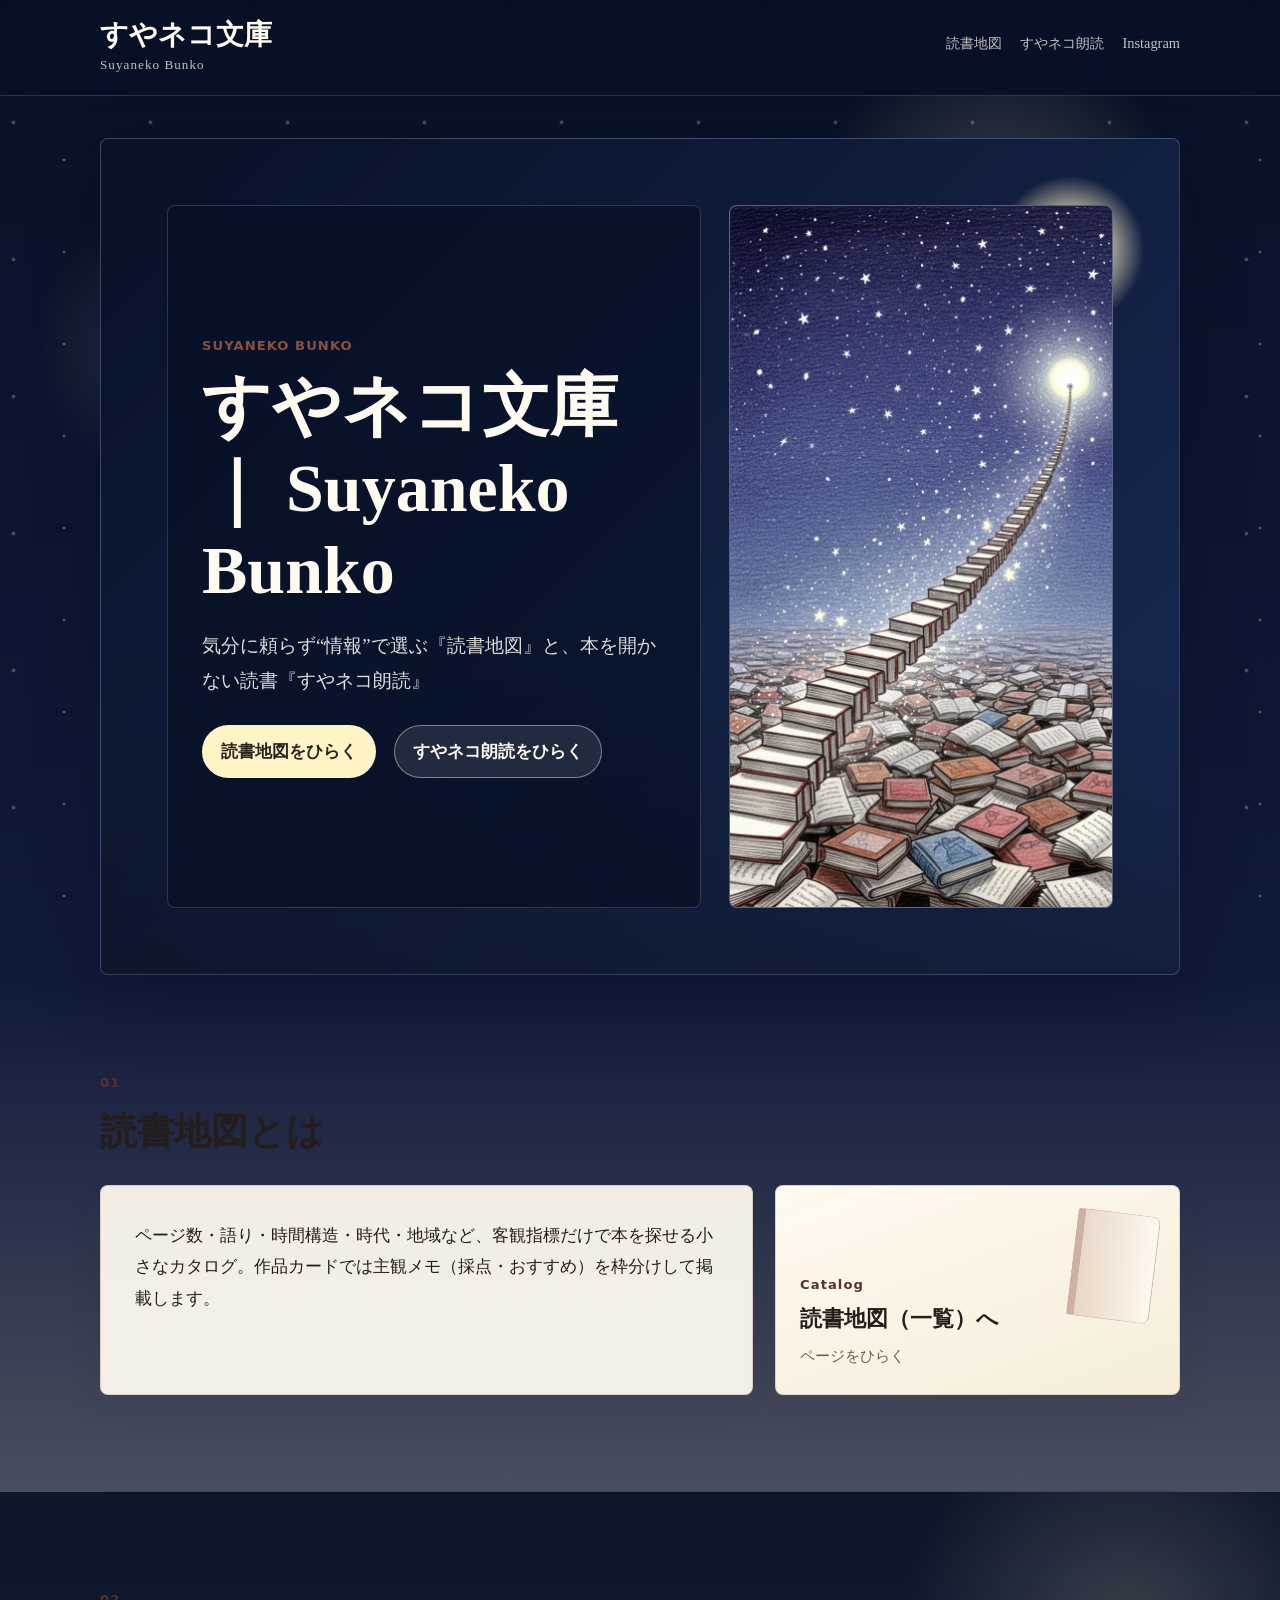
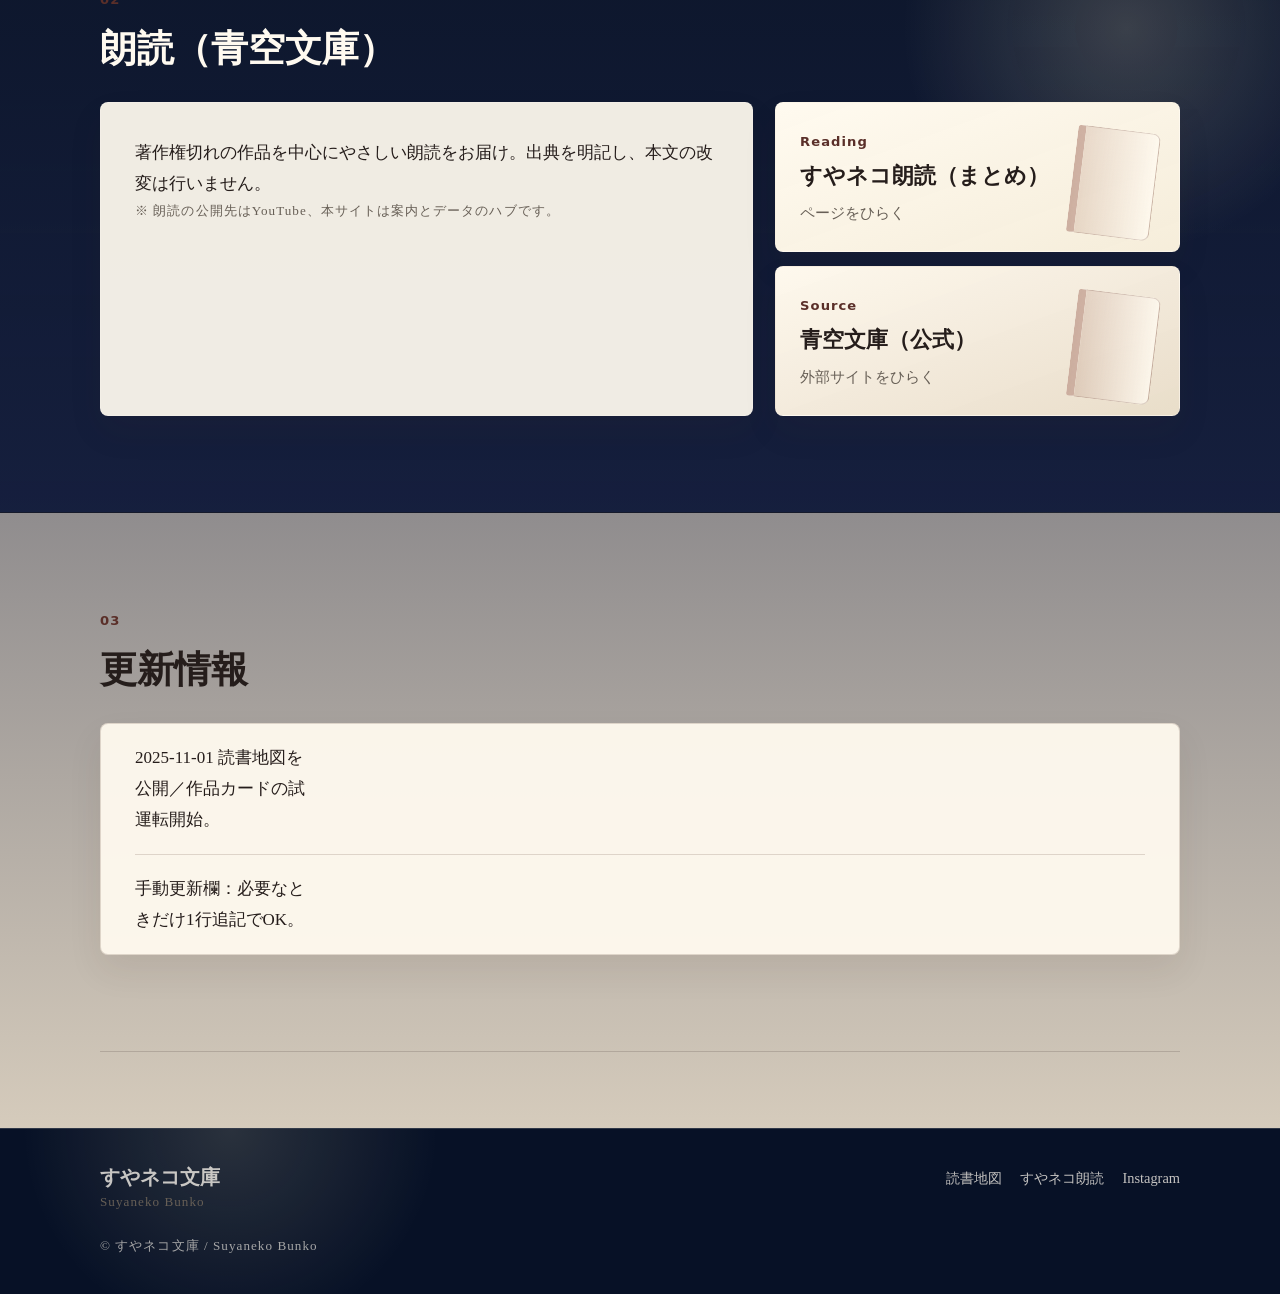
==== commit 871ca694: "Use suyaneko main hero image" ====
--- a/index.html
+++ b/index.html
@@ -8,7 +8,7 @@
   <meta property="og:title" content="すやネコ文庫 ｜ Suyaneko Bunko">
   <meta property="og:description" content="読書地図（客観指標で探す）と朗読（青空文庫）のハブサイト。">
   <meta property="og:type" content="website">
-  <meta property="og:image" content="assets/hero-books-moon.svg">
+  <meta property="og:image" content="assets/suyaneko-main.jpg">
   <meta name="theme-color" content="#101a3a">
   <link rel="stylesheet" href="style.css">
 </head>
@@ -41,7 +41,7 @@
       </div>
 
       <figure class="hero-visual">
-        <img src="assets/hero-books-moon.svg" alt="夜空へ伸びる本の階段">
+        <img src="assets/suyaneko-main.jpg" alt="夜空へ伸びる本の階段">
       </figure>
     </section>
 
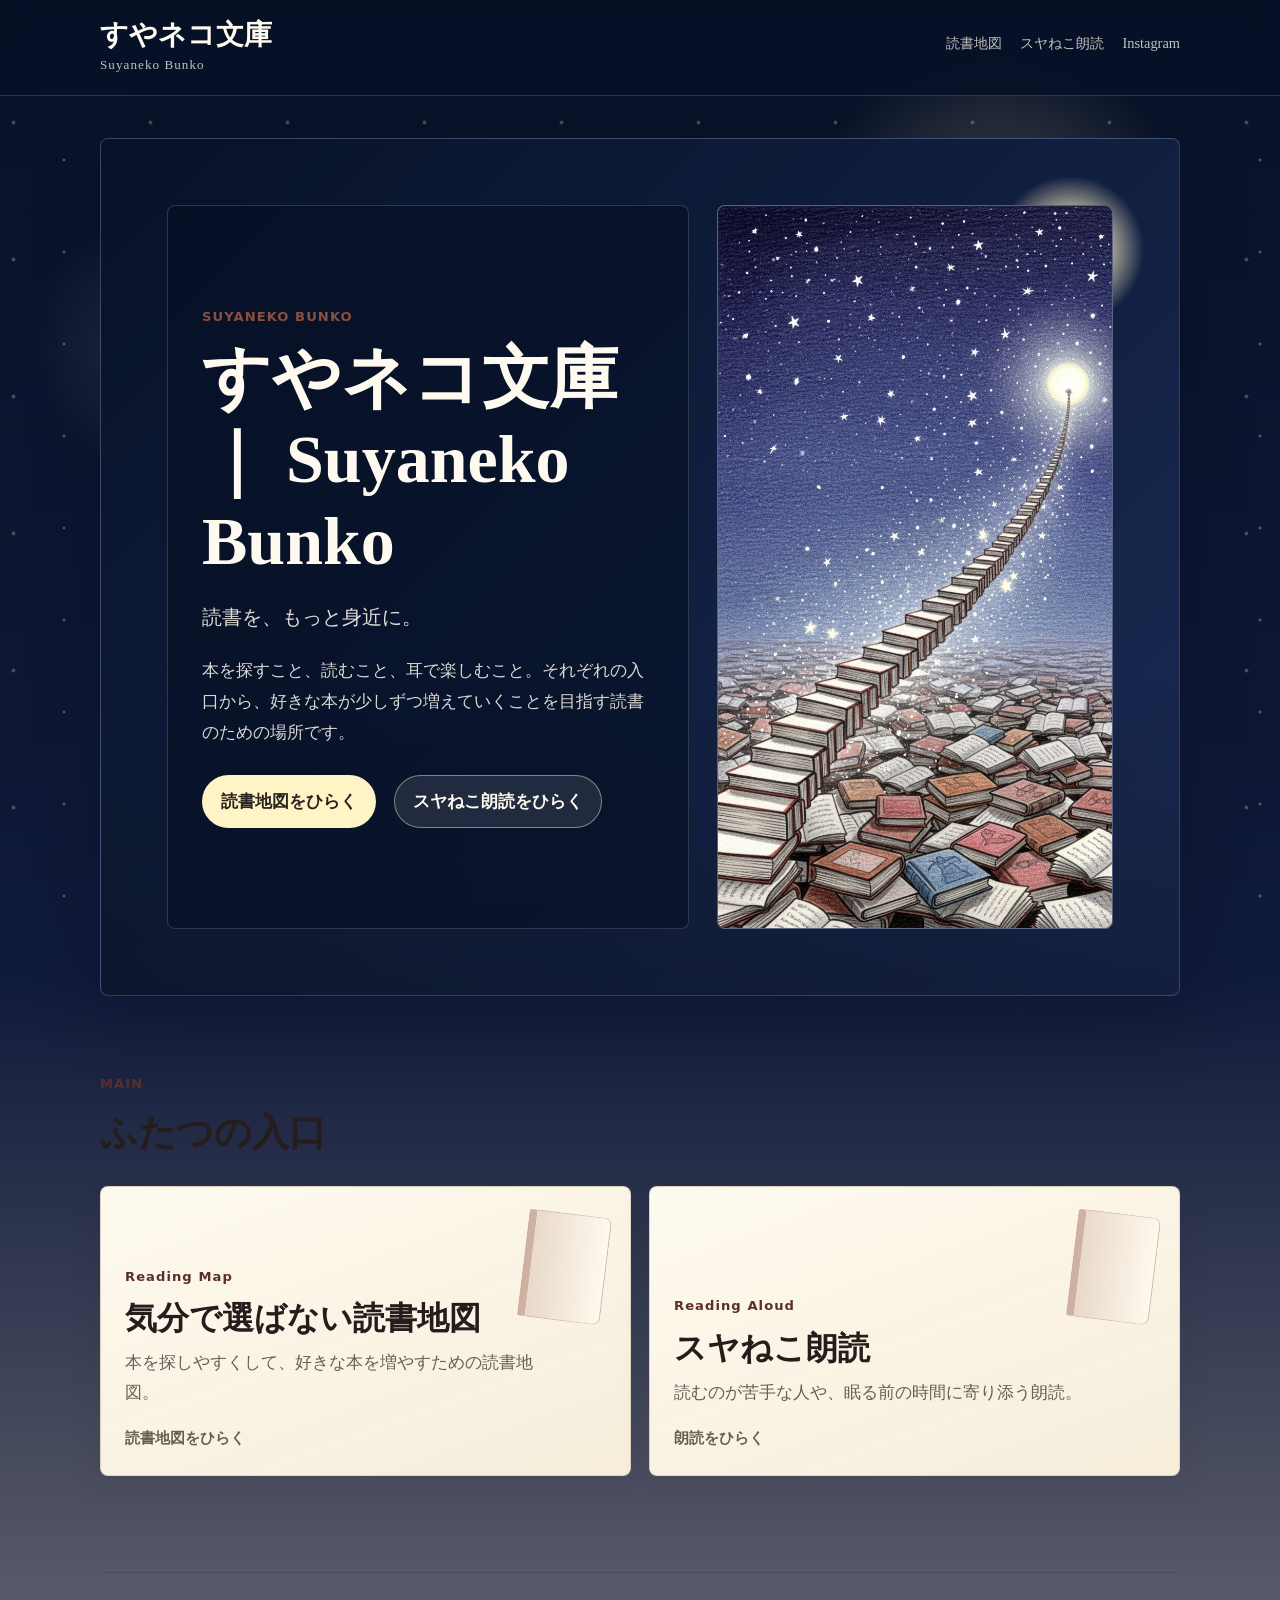
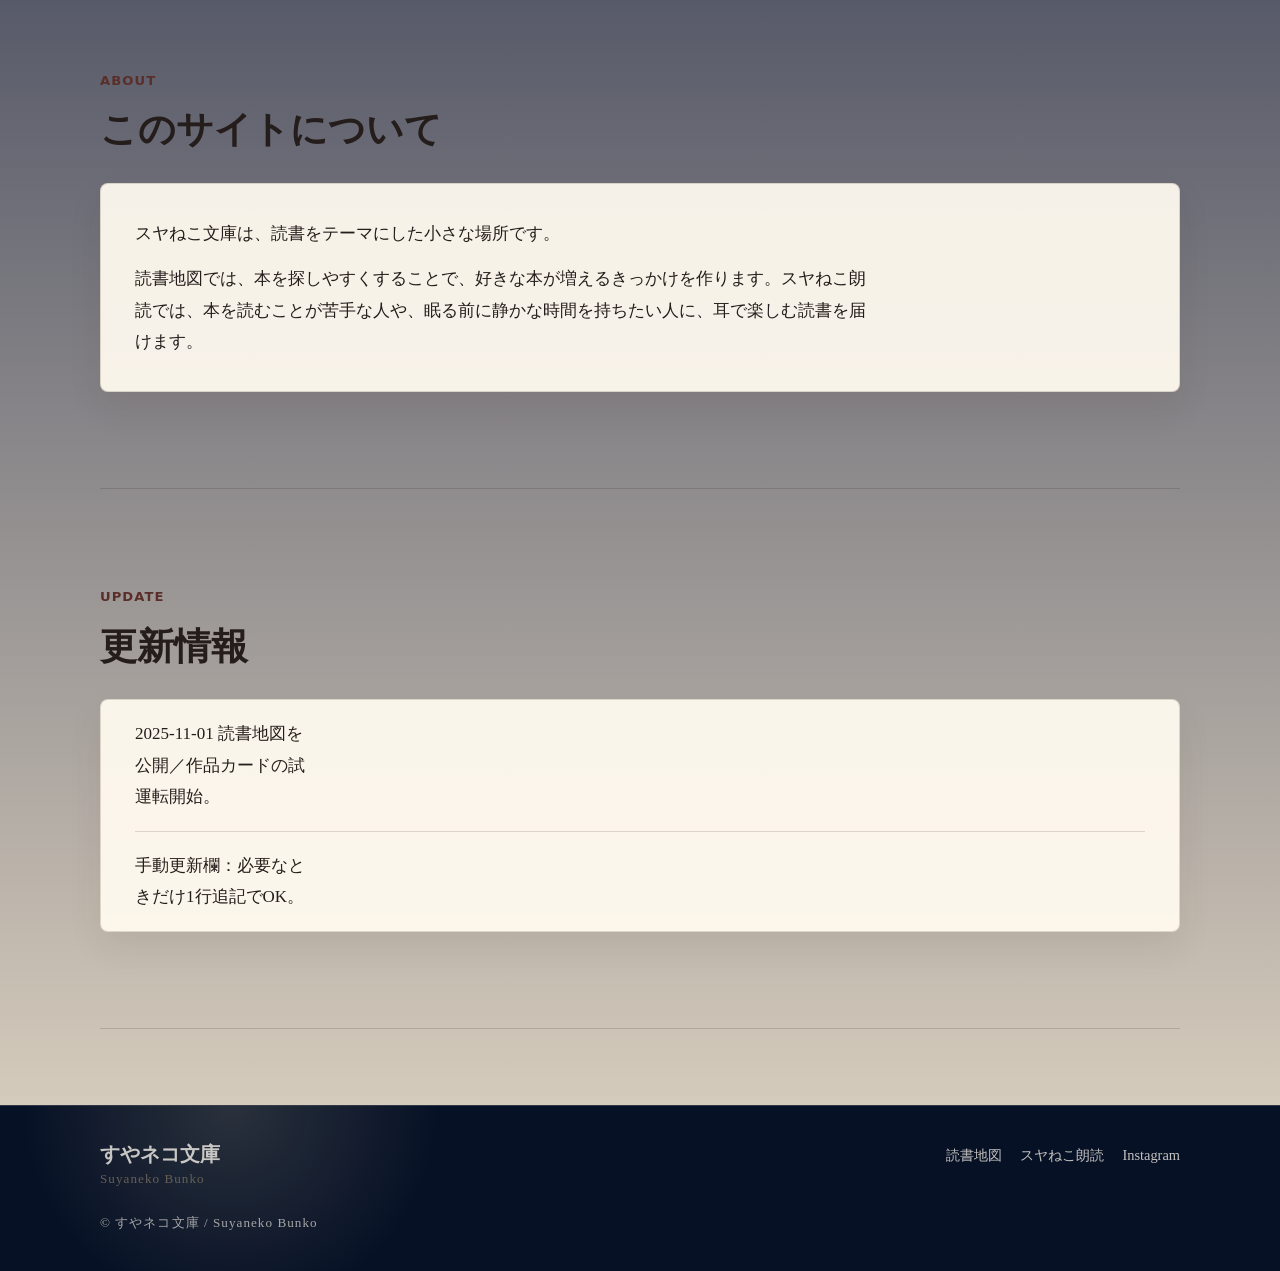
==== commit c406c82b: "Update Suyaneko Bunko top concept" ====
--- a/index.html
+++ b/index.html
@@ -4,13 +4,14 @@
   <meta charset="utf-8">
   <meta name="viewport" content="width=device-width, initial-scale=1">
   <title>すやネコ文庫 ｜ Suyaneko Bunko</title>
-  <meta name="description" content="気分に頼らず“情報で探す”読書地図と、本を開かない読書すやネコ朗読をお届けする小さな文庫。">
+  <meta name="description" content="本を探すこと、読むこと、耳で楽しむこと。それぞれの入口から好きな本が少しずつ増えていくことを目指す読書のための場所です。">
   <meta property="og:title" content="すやネコ文庫 ｜ Suyaneko Bunko">
-  <meta property="og:description" content="読書地図（客観指標で探す）と朗読（青空文庫）のハブサイト。">
+  <meta property="og:description" content="読書地図とスヤねこ朗読を通じて、読書をもっと身近にするための場所です。">
   <meta property="og:type" content="website">
   <meta property="og:image" content="assets/suyaneko-main.jpg">
   <meta name="theme-color" content="#101a3a">
   <link rel="stylesheet" href="style.css">
+  <link rel="stylesheet" href="top-layout.css?v=20260622-01">
 </head>
 <body>
   <header class="site-header">
@@ -22,7 +23,7 @@
 
       <nav class="site-nav" aria-label="主要ナビゲーション">
         <a href="#reading-map">読書地図</a>
-        <a href="#reading-aloud">すやネコ朗読</a>
+        <a href="#reading-aloud">スヤねこ朗読</a>
         <a href="https://www.instagram.com/YOUR_INSTAGRAM" target="_blank" rel="noopener">Instagram</a>
       </nav>
     </div>
@@ -33,10 +34,11 @@
       <div class="hero-copy">
         <p class="section-kicker">Suyaneko Bunko</p>
         <h1 id="hero-title">すやネコ文庫 ｜ Suyaneko Bunko</h1>
-        <p class="hero-lead">気分に頼らず“情報”で選ぶ『読書地図』と、本を開かない読書『すやネコ朗読』</p>
+        <p class="hero-lead">読書を、もっと身近に。</p>
+        <p class="concept-text">本を探すこと、読むこと、耳で楽しむこと。それぞれの入口から、好きな本が少しずつ増えていくことを目指す読書のための場所です。</p>
         <div class="hero-actions" aria-label="主要リンク">
           <a class="button button-primary" href="https://esortseld.github.io/readingmap/">読書地図をひらく</a>
-          <a class="button" href="./roudoku/index.html">すやネコ朗読をひらく</a>
+          <a class="button" href="./roudoku/index.html">スヤねこ朗読をひらく</a>
         </div>
       </div>
 
@@ -45,51 +47,43 @@
       </figure>
     </section>
 
-    <section class="section-block split-block" id="reading-map" aria-labelledby="reading-map-title">
+    <section class="section-block main-gateway" aria-labelledby="gateway-title">
       <div class="section-heading">
-        <p class="section-kicker">01</p>
-        <h2 id="reading-map-title">読書地図とは</h2>
+        <p class="section-kicker">Main</p>
+        <h2 id="gateway-title">ふたつの入口</h2>
       </div>
-      <div class="split-content">
-        <div class="section-copy">
-          <p>ページ数・語り・時間構造・時代・地域など、客観指標だけで本を探せる小さなカタログ。作品カードでは主観メモ（採点・おすすめ）を枠分けして掲載します。</p>
-        </div>
-        <a class="feature-card book-card" href="https://esortseld.github.io/readingmap/">
-          <span class="card-label">Catalog</span>
-          <strong>読書地図（一覧）へ</strong>
-          <span>ページをひらく</span>
+
+      <div class="gateway-grid">
+        <a class="feature-card gateway-card book-card" id="reading-map" href="https://esortseld.github.io/readingmap/">
+          <span class="card-label">Reading Map</span>
+          <strong>気分で選ばない読書地図</strong>
+          <span class="gateway-copy">本を探しやすくして、好きな本を増やすための読書地図。</span>
+          <span class="gateway-link">読書地図をひらく</span>
+        </a>
+
+        <a class="feature-card gateway-card" id="reading-aloud" href="./roudoku/index.html">
+          <span class="card-label">Reading Aloud</span>
+          <strong>スヤねこ朗読</strong>
+          <span class="gateway-copy">読むのが苦手な人や、眠る前の時間に寄り添う朗読。</span>
+          <span class="gateway-link">朗読をひらく</span>
         </a>
       </div>
     </section>
 
-    <section class="section-block split-block night-block" id="reading-aloud" aria-labelledby="reading-aloud-title">
+    <section class="section-block concept-block" aria-labelledby="concept-title">
       <div class="section-heading">
-        <p class="section-kicker">02</p>
-        <h2 id="reading-aloud-title">朗読（青空文庫）</h2>
+        <p class="section-kicker">About</p>
+        <h2 id="concept-title">このサイトについて</h2>
       </div>
-      <div class="split-content">
-        <div class="section-copy">
-          <p>著作権切れの作品を中心にやさしい朗読をお届け。出典を明記し、本文の改変は行いません。</p>
-          <p class="note">※ 朗読の公開先はYouTube、本サイトは案内とデータのハブです。</p>
-        </div>
-        <div class="link-stack" aria-label="朗読リンク">
-          <a class="feature-card" href="./roudoku/index.html">
-            <span class="card-label">Reading</span>
-            <strong>すやネコ朗読（まとめ）</strong>
-            <span>ページをひらく</span>
-          </a>
-          <a class="feature-card quiet-card" href="https://www.aozora.gr.jp/" target="_blank" rel="noopener">
-            <span class="card-label">Source</span>
-            <strong>青空文庫（公式）</strong>
-            <span>外部サイトをひらく</span>
-          </a>
-        </div>
+      <div class="section-copy">
+        <p>スヤねこ文庫は、読書をテーマにした小さな場所です。</p>
+        <p>読書地図では、本を探しやすくすることで、好きな本が増えるきっかけを作ります。スヤねこ朗読では、本を読むことが苦手な人や、眠る前に静かな時間を持ちたい人に、耳で楽しむ読書を届けます。</p>
       </div>
     </section>
 
     <section class="section-block" id="updates" aria-labelledby="updates-title">
       <div class="section-heading">
-        <p class="section-kicker">03</p>
+        <p class="section-kicker">Update</p>
         <h2 id="updates-title">更新情報</h2>
       </div>
       <div class="news-list">
@@ -111,7 +105,7 @@
       </a>
       <nav class="footer-nav" aria-label="フッターナビゲーション">
         <a href="#reading-map">読書地図</a>
-        <a href="#reading-aloud">すやネコ朗読</a>
+        <a href="#reading-aloud">スヤねこ朗読</a>
         <a href="https://www.instagram.com/YOUR_INSTAGRAM" target="_blank" rel="noopener">Instagram</a>
       </nav>
       <p class="copyright">© すやネコ文庫 / Suyaneko Bunko</p>
--- a/style.css
+++ b/style.css
@@ -255,10 +255,11 @@
 .hero-visual img {
   display: block;
   width: 100%;
+  max-width: 100%;
   height: 100%;
   min-height: 320px;
   object-fit: cover;
-  object-position: 50% 48%;
+  object-position: center;
 }
 
 .section-block {
--- a/top-layout.css
+++ b/top-layout.css
@@ -0,0 +1,97 @@
+/* Top page layout refinement: keep existing color palette, clarify two main entrances */
+.hero {
+  min-height: auto;
+}
+
+.hero-copy {
+  align-content: center;
+}
+
+.hero-lead {
+  font-size: clamp(1.02rem, 3vw, 1.22rem);
+}
+
+.concept-text {
+  max-width: 35em;
+  margin: 18px 0 0;
+  color: rgba(255, 250, 240, 0.86);
+}
+
+.main-gateway {
+  padding-top: clamp(44px, 8vw, 76px);
+}
+
+.gateway-grid {
+  display: grid;
+  gap: 18px;
+}
+
+.gateway-card {
+  min-height: 250px;
+}
+
+.gateway-card strong {
+  max-width: 15em;
+  font-size: clamp(1.42rem, 5vw, 2rem);
+}
+
+.gateway-card .gateway-copy {
+  max-width: 25em;
+  color: var(--muted);
+  line-height: 1.75;
+}
+
+.gateway-card .gateway-link {
+  margin-top: 8px;
+  color: var(--book-dark);
+  font-family: system-ui, -apple-system, BlinkMacSystemFont, "Hiragino Sans", "Yu Gothic", Meiryo, sans-serif;
+  font-size: 0.94rem;
+  font-weight: 700;
+}
+
+.concept-block .section-copy p + p {
+  margin-top: 14px;
+}
+
+@media (min-width: 760px) {
+  .hero {
+    grid-template-columns: minmax(0, 0.95fr) minmax(300px, 0.72fr);
+    align-items: stretch;
+  }
+
+  .gateway-grid {
+    grid-template-columns: repeat(2, minmax(0, 1fr));
+  }
+
+  .gateway-card {
+    min-height: 290px;
+  }
+}
+
+@media (max-width: 640px) {
+  .site-nav {
+    gap: 8px 14px;
+  }
+
+  .hero-actions {
+    gap: 10px;
+  }
+
+  .concept-text {
+    margin-top: 14px;
+  }
+
+  .main-gateway {
+    padding-top: 38px;
+  }
+
+  .gateway-card {
+    min-height: 220px;
+  }
+
+  .gateway-card::before {
+    width: 58px;
+    height: 86px;
+    opacity: 0.72;
+  }
+}
